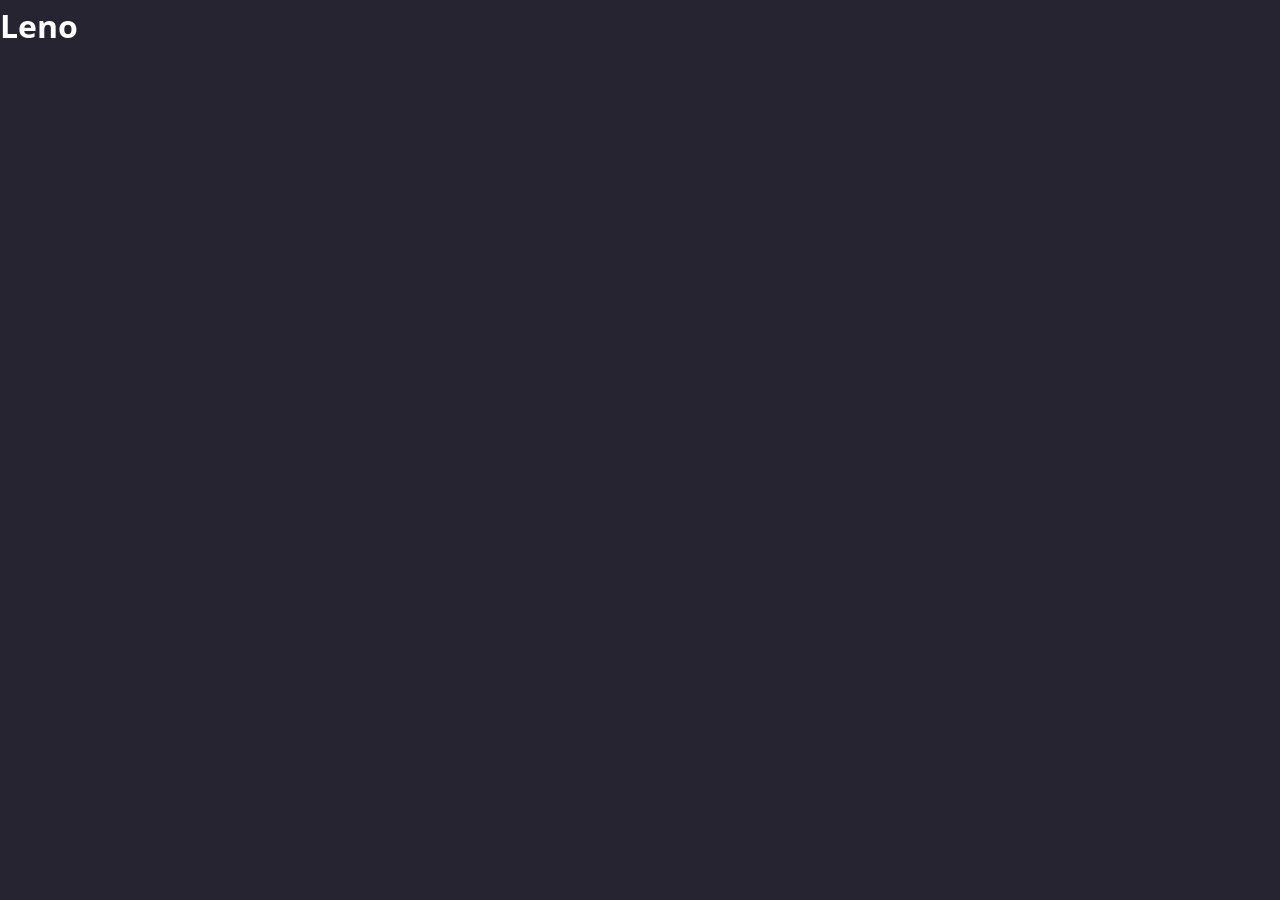
==== index.html @ 10c8de2a "Initial commit" ====
<!doctype html>
<html lang="en">
  <head>
    <meta charset="UTF-8" />
    <meta name="viewport" content="width=device-width, initial-scale=1.0" />
    <link rel="preconnect" href="https://fonts.googleapis.com" />
    <link rel="preconnect" href="https://fonts.gstatic.com" crossorigin />
    <link
      href="https://fonts.googleapis.com/css2?family=Open+Sans:ital,wght@0,300..800;1,300..800&display=swap"
      rel="stylesheet"
    />
    <link
      rel="stylesheet"
      href="https://cdnjs.cloudflare.com/ajax/libs/font-awesome/6.5.2/css/all.min.css"
      integrity="sha512-SnH5WK+bZxgPHs44uWIX+LLJAJ9/2PkPKZ5QiAj6Ta86w+fsb2TkcmfRyVX3pBnMFcV7oQPJkl9QevSCWr3W6A=="
      crossorigin="anonymous"
      referrerpolicy="no-referrer"
    />
    <link rel="stylesheet" href="./css/styles.css" />
    <link rel="icon" href="./images/favicon.png" />
    <title>Leno App | Health & Productivity</title>
  </head>
  <body>
    <h1>Leno</h1>
    <script src="./js/script.js"></script>
  </body>
</html>
---- css/styles.css ----
*,
*:before,
*:after {
  margin: 0;
  padding: 0;
  box-sizing: border-box;
}

:root {
  --primary-color: #08c0dd;
  --secondary-color: #262431;
  --tertiary-color: #2f2c3d;
}

html,
body {
  font-family: "Open Sans", sans-serif;
  background: var(--secondary-color);
  color: #fff;
  line-height: 1.6;
  scroll-behavior: smooth;
}

a {
  color: #fff;
  text-decoration: none;
}

ul {
  list-style: none;
}

img {
  max-width: 100%;
}

.container {
  max-width: 1100px;
  margin: 0 auto;
}
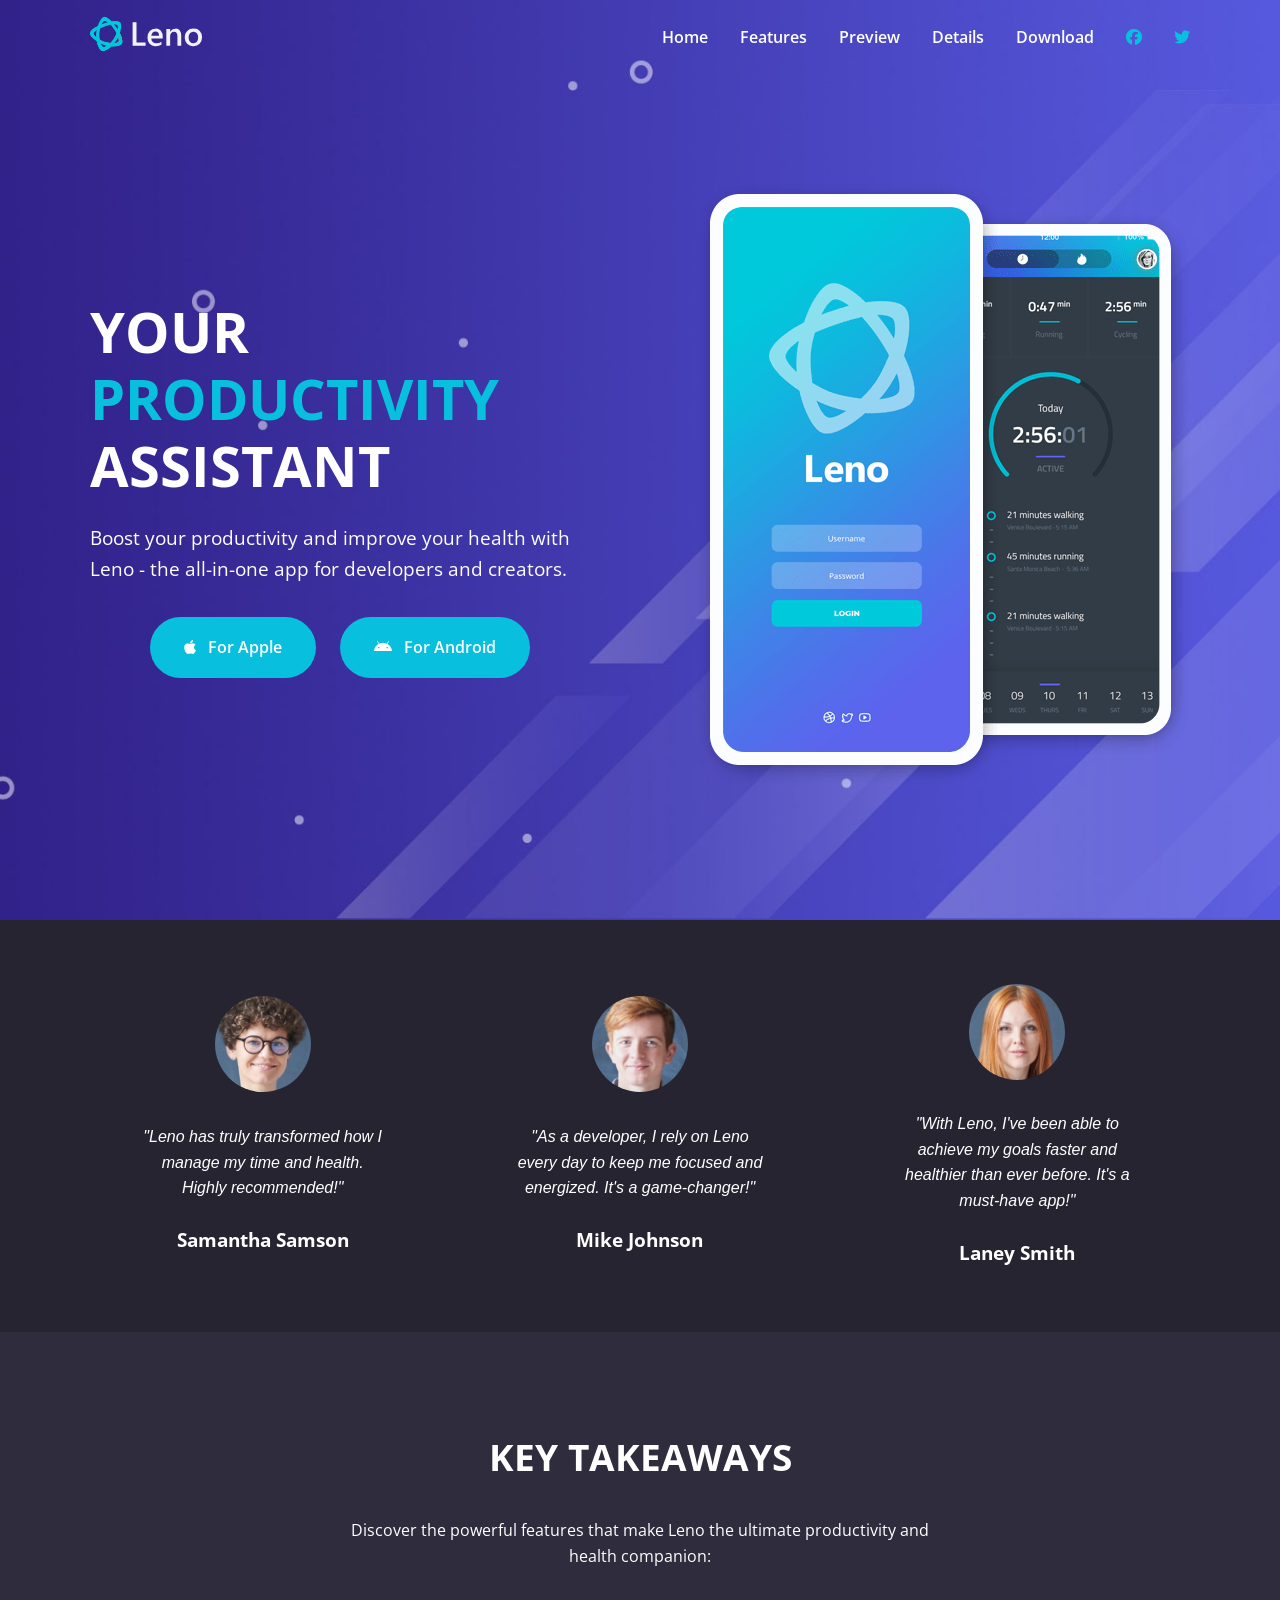
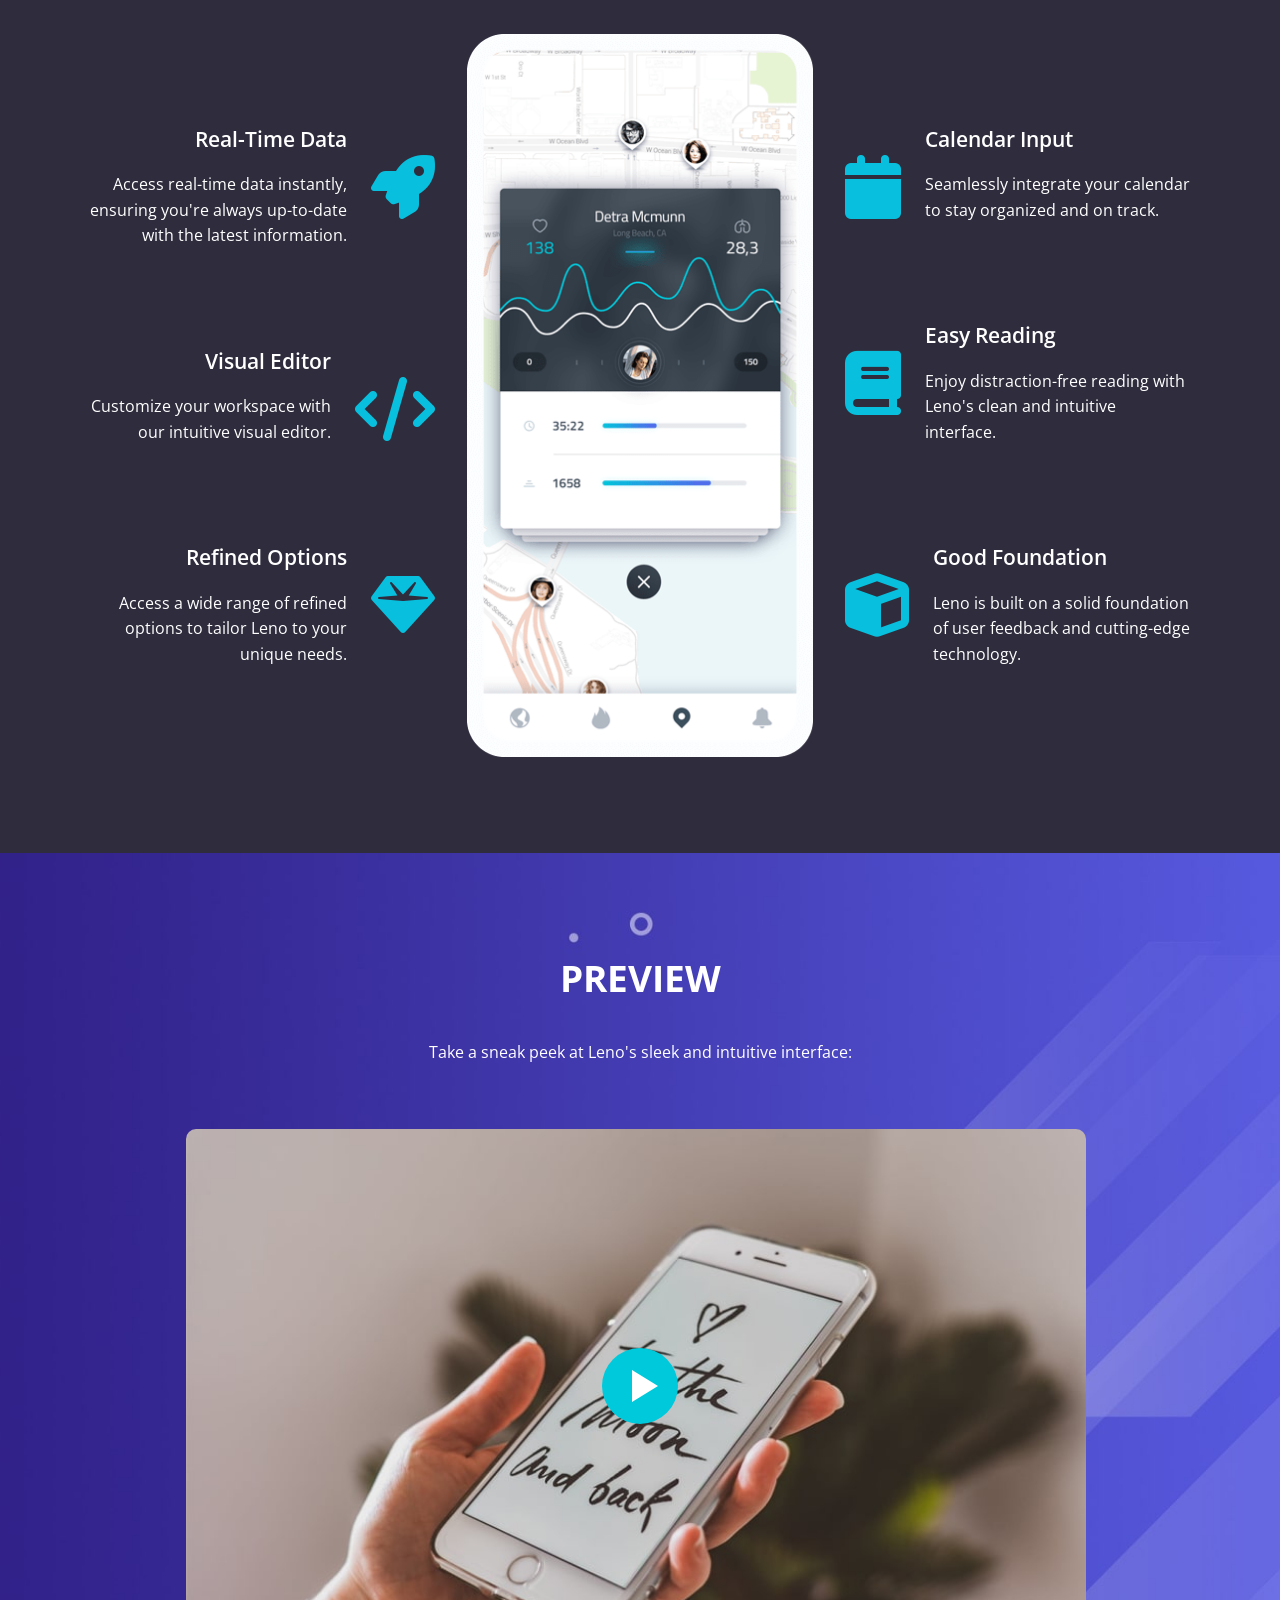
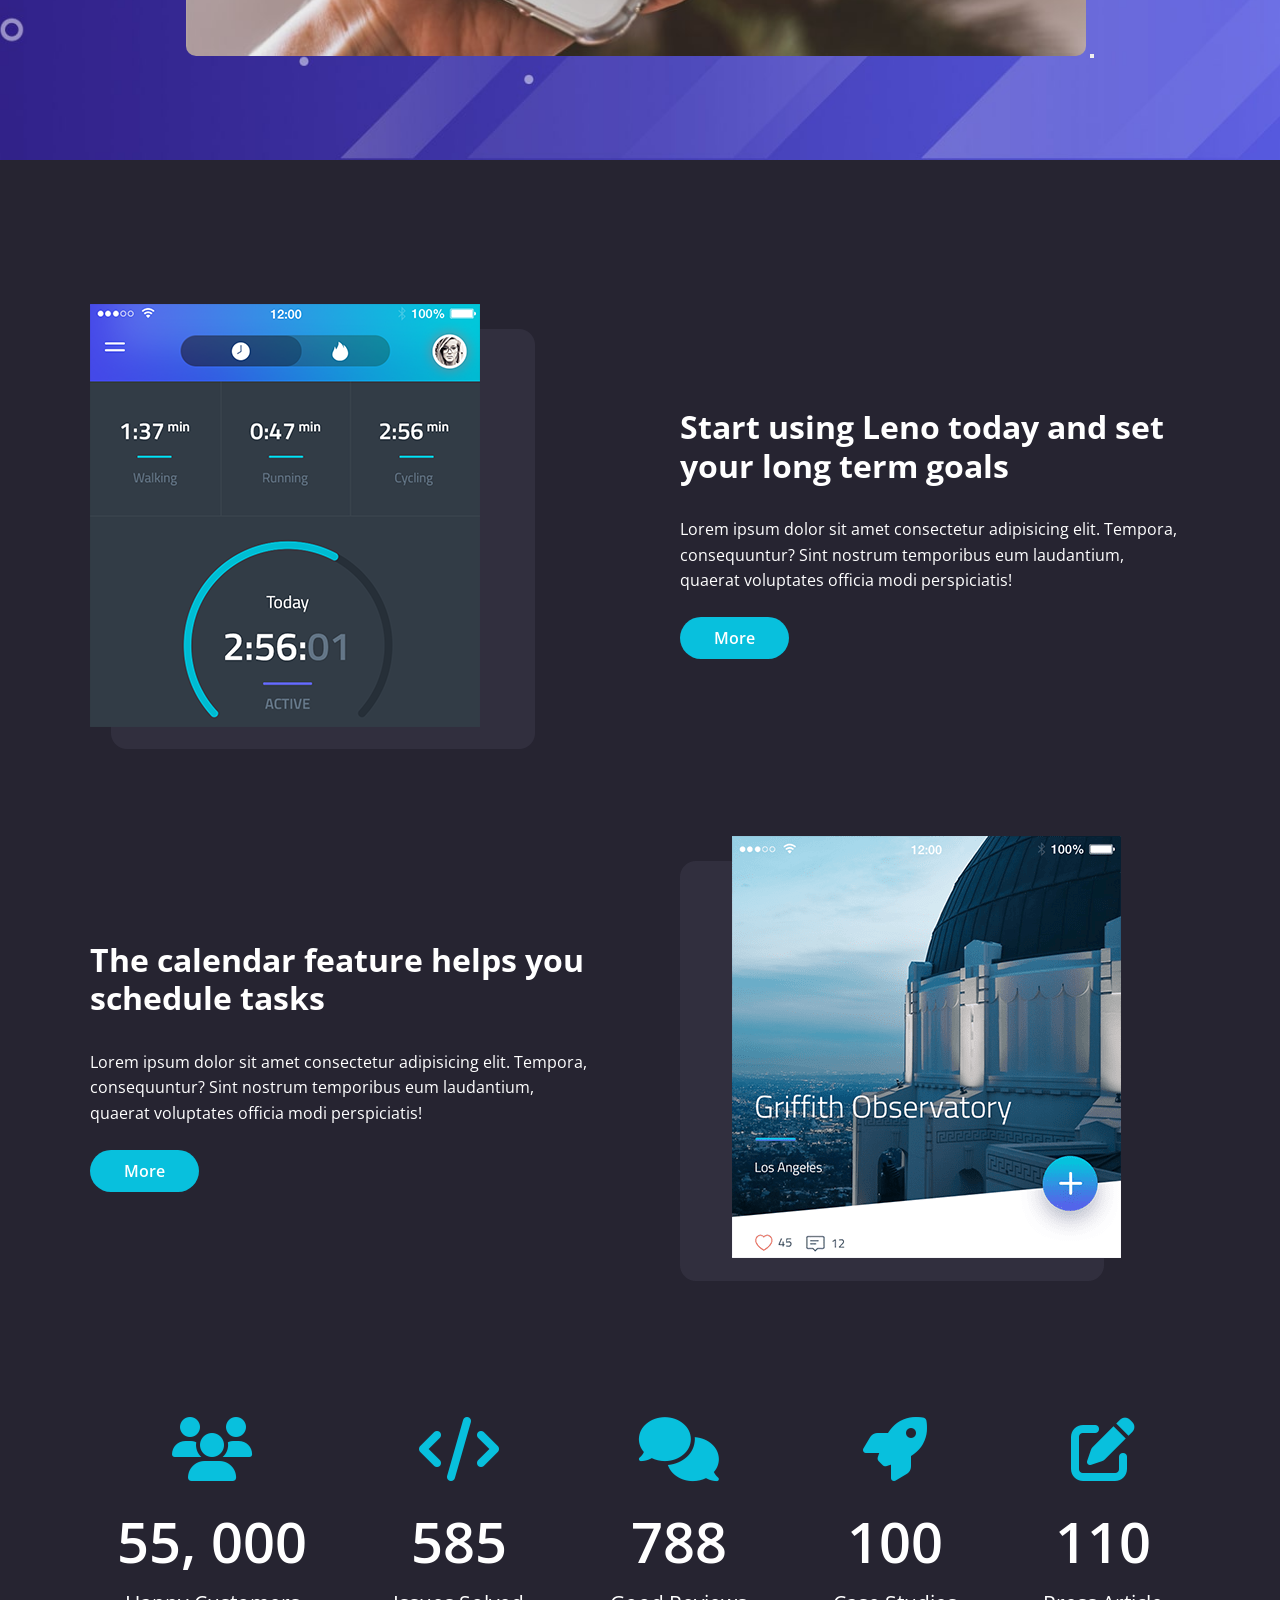
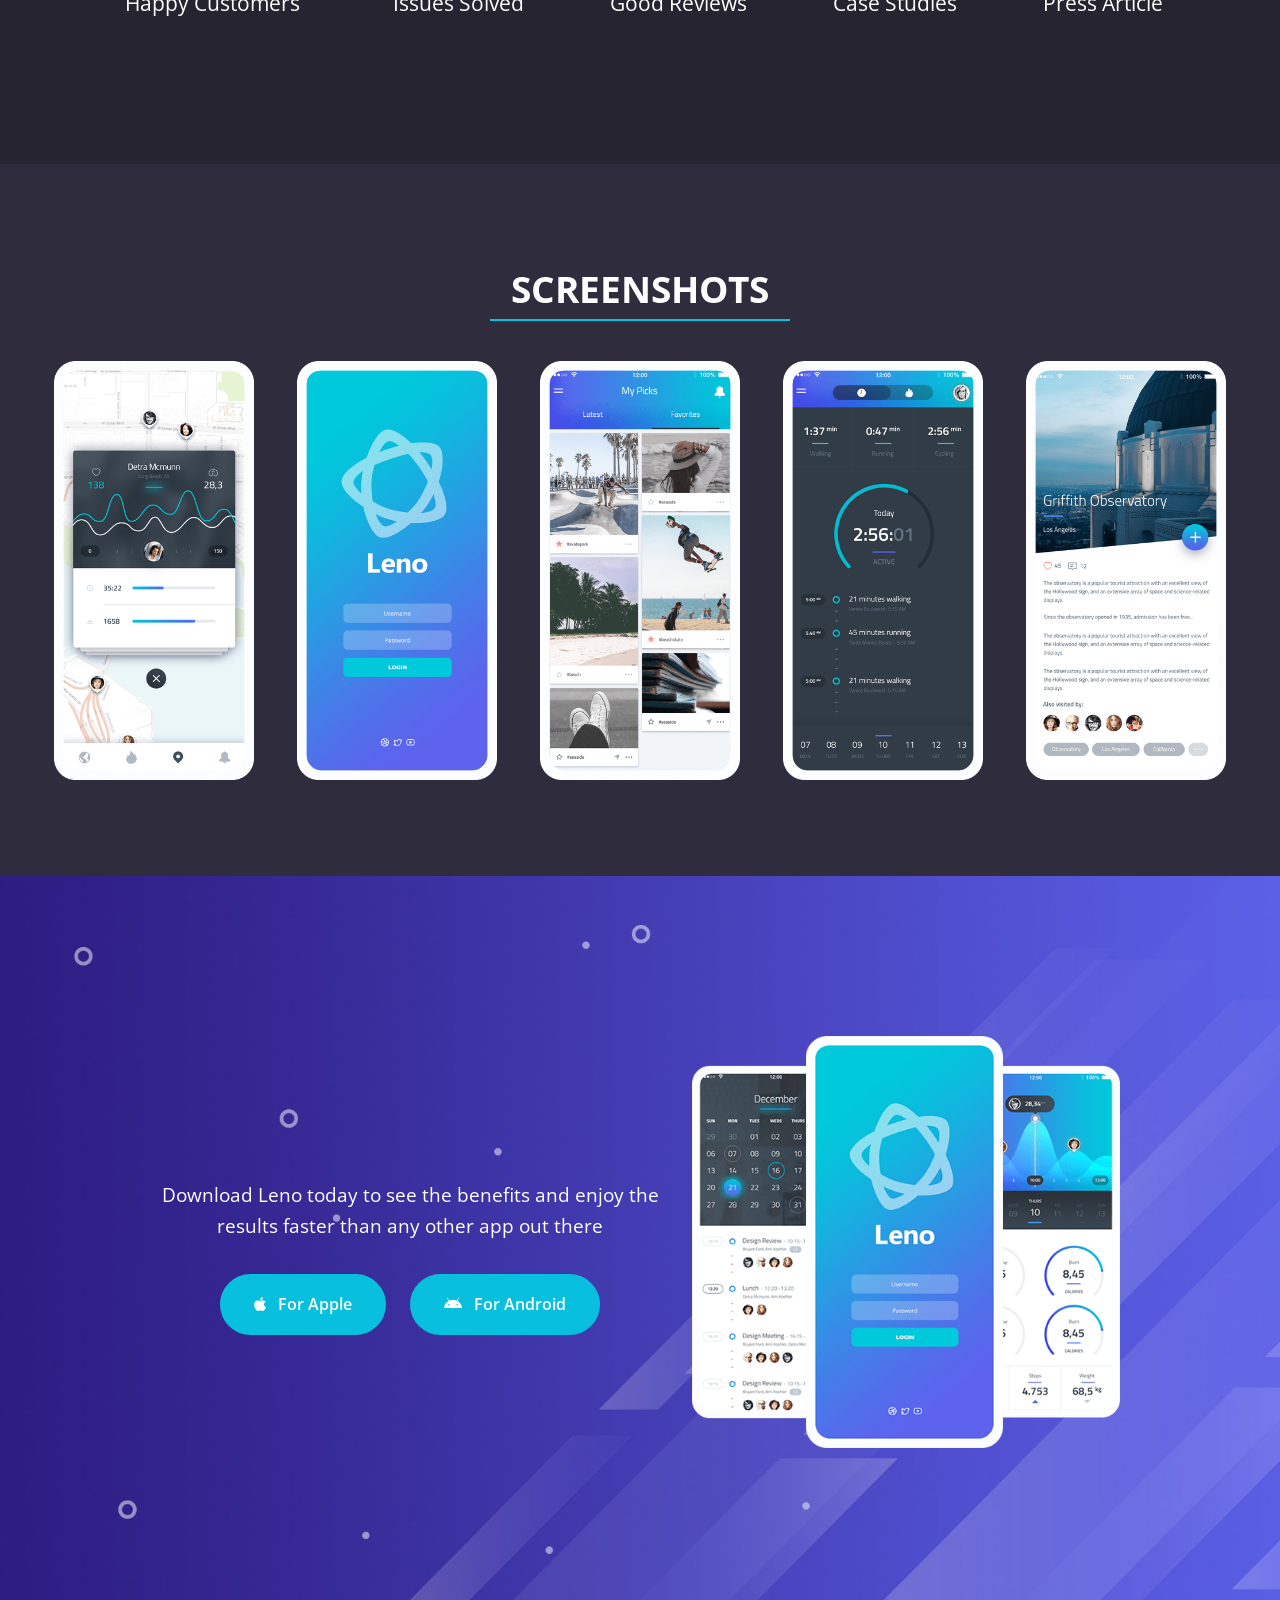
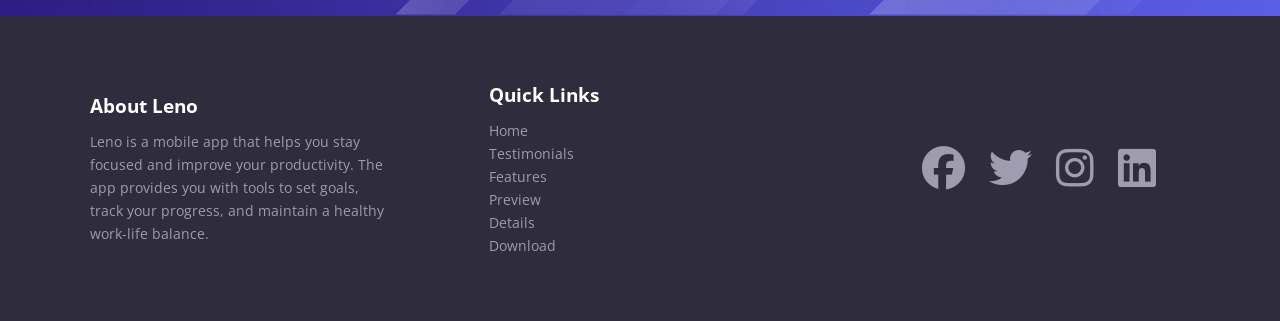
==== commit a464db84: "Final commit" ====
--- a/index.html
+++ b/index.html
@@ -21,7 +21,477 @@
     <title>Leno App | Health & Productivity</title>
   </head>
   <body>
-    <h1>Leno</h1>
+    <navbar class="navbar">
+      <div class="navbar__container container">
+        <div class="navbar__logo">
+          <img src="./images/logo.svg" alt="Leno" />
+        </div>
+        <div class="navbar__menu">
+          <ul class="navbar__menu-list">
+            <li class="navbar__manu-item">
+              <a href="index.html" class="navbar__menu-link">Home</a>
+            </li>
+            <li class="navbar__manu-item">
+              <a href="index.html#feature" class="navbar__menu-link"
+                >Features</a
+              >
+            </li>
+            <li class="navbar__manu-item">
+              <a href="index.html#preview" class="navbar__menu-link">Preview</a>
+            </li>
+            <li class="navbar__manu-item">
+              <a href="index.html#details" class="navbar__menu-link">Details</a>
+            </li>
+            <li class="navbar__manu-item">
+              <a href="index.html#download" class="navbar__menu-link"
+                >Download</a
+              >
+            </li>
+            <li class="navbar__manu-item">
+              <a href="#" class="navbar__menu-link--primary">
+                <i class="fa-brands fa-facebook"></i>
+              </a>
+            </li>
+            <li class="navbar__manu-item">
+              <a href="#" class="navbar__menu-link--primary">
+                <i class="fa-brands fa-twitter"></i>
+              </a>
+            </li>
+          </ul>
+        </div>
+
+        <!-- Mobile Menu & Hamburger Icon -->
+        <div class="navbar__mobile-menu">
+          <div class="navbar__mobile-menu-toggle">
+            <i class="fas fa-bars fa-2x"></i>
+          </div>
+          <!-- Mobile Menu Items -->
+          <div class="navbar__mobile-menu-items">
+            <ul class="navbar__mobile-menu-list">
+              <li class="navbar__mobile-manu-item">
+                <a href="index.html" class="navbar__mobile-menu-link">Home</a>
+              </li>
+              <li class="navbar__mobile-manu-item">
+                <a href="index.html#feature" class="navbar__mobile-menu-link"
+                  >Features</a
+                >
+              </li>
+              <li class="navbar__mobile-manu-item">
+                <a href="index.html#preview" class="navbar__mobile-menu-link"
+                  >Preview</a
+                >
+              </li>
+              <li class="navbar__mobile-manu-item">
+                <a href="index.html#details" class="navbar__mobile-menu-link"
+                  >Details</a
+                >
+              </li>
+              <li class="navbar__mobile-manu-item">
+                <a href="index.html#download" class="navbar__mobile-menu-link"
+                  >Download</a
+                >
+              </li>
+              <li class="navbar__mobile-manu-item">
+                <a href="#" class="navbar__mobile-menu-link--primary">
+                  <i class="fa-brands fa-facebook"></i>
+                </a>
+              </li>
+              <li class="navbar__mobile-manu-item">
+                <a href="#" class="navbar__mobile-menu-link--primary">
+                  <i class="fa-brands fa-twitter"></i>
+                </a>
+              </li>
+            </ul>
+          </div>
+        </div>
+      </div>
+    </navbar>
+
+    <!-- Hero section -->
+    <header class="hero">
+      <div class="hero__container container">
+        <div class="hero__content">
+          <h1 class="hero__title">
+            Your
+            <span class="hero__title--primary">productivity</span> assistant
+          </h1>
+          <p class="hero__description">
+            Boost your productivity and improve your health with Leno - the
+            all-in-one app for developers and creators.
+          </p>
+          <div class="hero__buttons">
+            <a href="#download" class="hero__button btn">
+              <i class="fa-brands fa-apple"></i> For Apple
+            </a>
+            <a href="#download" class="hero__button btn">
+              <i class="fa-brands fa-android"></i> For Android
+            </a>
+          </div>
+        </div>
+        <div class="hero__image">
+          <img src="./images/header-smartphones.png" alt="" />
+        </div>
+      </div>
+    </header>
+
+    <!-- Testimonials -->
+    <section class="testimonials" id="testimonials">
+      <div class="testimonials__container container">
+        <div class="testimonials__card">
+          <div class="testimonials__image">
+            <img src="./images/testimonial-1.jpg" alt="Testimonial 1" />
+          </div>
+          <div class="testimonials__card--content">
+            <p class="testimonials__card-text">
+              "Leno has truly transformed how I manage my time and health.
+              Highly recommended!"
+            </p>
+            <h3 class="testimonials__card-title">Samantha Samson</h3>
+          </div>
+        </div>
+        <div class="testimonials__card">
+          <div class="testimonials__image">
+            <img src="./images/testimonial-2.jpg" alt="Testimonial 2" />
+          </div>
+          <div class="testimonials__card--content">
+            <p class="testimonials__card-text">
+              "As a developer, I rely on Leno every day to keep me focused and
+              energized. It's a game-changer!"
+            </p>
+            <h3 class="testimonials__card-title">Mike Johnson</h3>
+          </div>
+        </div>
+        <div class="testimonials__card">
+          <div class="testimonials__image">
+            <img src="./images/testimonial-3.jpg" alt="Testimonial 3" />
+          </div>
+          <div class="testimonials__card--content">
+            <p class="testimonials__card-text">
+              "With Leno, I've been able to achieve my goals faster and
+              healthier than ever before. It's a must-have app!"
+            </p>
+            <h3 class="testimonials__card-title">Laney Smith</h3>
+          </div>
+        </div>
+      </div>
+    </section>
+
+    <!-- Features -->
+    <section class="features" id="features">
+      <div class="features__container container">
+        <div class="features__content">
+          <h2 class="features__title">Key Takeaways</h2>
+          <p class="features__description">
+            Discover the powerful features that make Leno the ultimate
+            productivity and health companion:
+          </p>
+          <div class="features__grid">
+            <!-- Grid Column 1 -->
+            <div class="features__grid-column features__grid-column-left">
+              <!-- Grid Item 1 -->
+              <div class="features__grid-item">
+                <div class="features__grid-item-text">
+                  <h4 class="features__grid-item-text-title">Real-Time Data</h4>
+                  <p class="features__grid-item-text-description">
+                    Access real-time data instantly, ensuring you're always
+                    up-to-date with the latest information.
+                  </p>
+                </div>
+                <div class="features__grid-item-icon">
+                  <i class="fas fa-rocket fa-4x"></i>
+                </div>
+              </div>
+              <!-- Grid Item 2 -->
+              <div class="features__grid-item">
+                <div class="features__grid-item-text">
+                  <h4 class="features__grid-item-text-title">Visual Editor</h4>
+                  <p class="features__grid-item-text-description">
+                    Customize your workspace with our intuitive visual editor.
+                  </p>
+                </div>
+                <div class="features__grid-item-icon">
+                  <i class="fas fa-code fa-4x"></i>
+                </div>
+              </div>
+              <!-- Grid Item 3 -->
+              <div class="features__grid-item">
+                <div class="features__grid-item-text">
+                  <h4 class="features__grid-item-text-title">
+                    Refined Options
+                  </h4>
+                  <p class="features__grid-item-text-description">
+                    Access a wide range of refined options to tailor Leno to
+                    your unique needs.
+                  </p>
+                </div>
+                <div class="features__grid-item-icon">
+                  <i class="fas fa-gem fa-4x"></i>
+                </div>
+              </div>
+            </div>
+
+            <!-- Grid Column 2 -->
+            <div class="features__grid-column features__grid-column-center">
+              <img src="./images/features-smartphone-1.png" alt="" />
+            </div>
+
+            <!-- Grid Column 3 -->
+            <div class="features__grid-column features__grid-column-right">
+              <!-- Grid Item 1 -->
+              <div class="features__grid-item">
+                <div class="features__grid-item-text">
+                  <h4 class="features__grid-item-text-title">Calendar Input</h4>
+                  <p class="features__grid-item-text-description">
+                    Seamlessly integrate your calendar to stay organized and on
+                    track.
+                  </p>
+                </div>
+                <div class="features__grid-item-icon">
+                  <i class="fas fa-calendar fa-4x"></i>
+                </div>
+              </div>
+              <!-- Grid Item 2 -->
+              <div class="features__grid-item">
+                <div class="features__grid-item-text">
+                  <h4 class="features__grid-item-text-title">Easy Reading</h4>
+                  <p class="features__grid-item-text-description">
+                    Enjoy distraction-free reading with Leno's clean and
+                    intuitive interface.
+                  </p>
+                </div>
+                <div class="features__grid-item-icon">
+                  <i class="fas fa-book fa-4x"></i>
+                </div>
+              </div>
+              <!-- Grid Item 3 -->
+              <div class="features__grid-item">
+                <div class="features__grid-item-text">
+                  <h4 class="features__grid-item-text-title">
+                    Good Foundation
+                  </h4>
+                  <p class="features__grid-item-text-description">
+                    Leno is built on a solid foundation of user feedback and
+                    cutting-edge technology.
+                  </p>
+                </div>
+                <div class="features__grid-item-icon">
+                  <i class="fas fa-cube fa-4x"></i>
+                </div>
+              </div>
+            </div>
+          </div>
+        </div>
+      </div>
+    </section>
+
+    <!-- Modal -->
+    <div class="modal" id="videoModal">
+      <div class="modal__content">
+        <span class="modal__close-button">&times;</span
+        ><iframe
+          src=""
+          frameborder="0"
+          id="videoPlayer"
+          width="560"
+          height="315"
+          frameborder="0"
+          allowfullscreen
+        ></iframe>
+      </div>
+    </div>
+
+    <!-- Preview -->
+    <section class="preview" id="preview">
+      <div class="preview__container container">
+        <div class="preview__content">
+          <h2 class="preview__title">Preview</h2>
+          <p class="preview__description">
+            Take a sneak peek at Leno's sleek and intuitive interface:
+          </p>
+          <div class="preview__image-container">
+            <div class="preview__video-wrapper">
+              <img src="./images/video-frame.jpg" alt="preview" />
+              <button class="preview__video-button">
+                <span class="preview__video-play-button"><span></span> </span>
+              </button>
+            </div>
+          </div>
+        </div>
+      </div>
+    </section>
+
+    <!-- Details -->
+    <section class="details" id="details">
+      <div class="details__container container">
+        <div class="details__grid">
+          <!-- Grid Item 1 -->
+          <div class="details__grid-image">
+            <img src="./images/details-1.png" alt="Leno App" />
+          </div>
+          <!-- Grid Item 2 -->
+          <div class="details__grid-content">
+            <h3 class="details__grid-heading">
+              Start using Leno today and set your long term goals
+            </h3>
+            <p class="details__grid-description">
+              Lorem ipsum dolor sit amet consectetur adipisicing elit. Tempora,
+              consequuntur? Sint nostrum temporibus eum laudantium, quaerat
+              voluptates officia modi perspiciatis!
+            </p>
+            <a href="details.html" class="details__grid-button btn">More</a>
+          </div>
+          <!-- Grid Item 3 -->
+          <div class="details__grid-content">
+            <h3 class="details__grid-heading">
+              The calendar feature helps you schedule tasks
+            </h3>
+            <p class="details__grid-description">
+              Lorem ipsum dolor sit amet consectetur adipisicing elit. Tempora,
+              consequuntur? Sint nostrum temporibus eum laudantium, quaerat
+              voluptates officia modi perspiciatis!
+            </p>
+            <a href="details.html" class="details__grid-button btn">More</a>
+          </div>
+          <!-- Grid Item 4 -->
+          <div class="details__grid-image">
+            <img src="./images/details-2.png" alt="Leno App" />
+          </div>
+        </div>
+
+        <!-- Icons -->
+        <div class="details__icons">
+          <div class="details__icons-item">
+            <i class="fas fa-users fa-4x"></i>
+            <div class="details__icons-amount">55, 000</div>
+            <h4 class="details__icons-title">Happy Customers</h4>
+          </div>
+          <div class="details__icons-item">
+            <i class="fas fa-code fa-4x"></i>
+            <div class="details__icons-amount">585</div>
+            <h4 class="details__icons-title">Issues Solved</h4>
+          </div>
+          <div class="details__icons-item">
+            <i class="fas fa-comments fa-4x"></i>
+            <div class="details__icons-amount">788</div>
+            <h4 class="details__icons-title">Good Reviews</h4>
+          </div>
+          <div class="details__icons-item">
+            <i class="fas fa-rocket fa-4x"></i>
+            <div class="details__icons-amount">100</div>
+            <h4 class="details__icons-title">Case Studies</h4>
+          </div>
+          <div class="details__icons-item">
+            <i class="fas fa-edit fa-4x"></i>
+            <div class="details__icons-amount">110</div>
+            <h4 class="details__icons-title">Press Article</h4>
+          </div>
+        </div>
+      </div>
+    </section>
+
+    <!-- Screenshots -->
+    <section class="screenshots" id="screenshots">
+      <div class="screenshots__container container">
+        <div class="screenshots__content">
+          <h2 class="screenshots__title">Screenshots</h2>
+          <div class="screenshots__images">
+            <img src="./images/screenshot-1.png" alt="Screenshot" />
+            <img src="./images/screenshot-2.png" alt="Screenshot" />
+            <img src="./images/screenshot-3.png" alt="Screenshot" />
+            <img src="./images/screenshot-4.png" alt="Screenshot" />
+            <img src="./images/screenshot-5.png" alt="Screenshot" />
+          </div>
+        </div>
+      </div>
+    </section>
+
+    <!-- Download -->
+    <section class="download" id="download">
+      <div class="download__container container">
+        <div class="download__content">
+          <p class="download__description">
+            Download Leno today to see the benefits and enjoy the results faster
+            than any other app out there
+          </p>
+          <div class="download__buttons">
+            <a href="details.html" class="download__button btn">
+              <i class="fa-brands fa-apple"></i> For Apple
+            </a>
+            <a href="details.html" class="download__button btn">
+              <i class="fa-brands fa-android"></i> For Android
+            </a>
+          </div>
+        </div>
+        <div class="download__image">
+          <img src="./images/download.png" alt="" />
+        </div>
+      </div>
+    </section>
+
+    <!-- Footer -->
+
+    <footer class="footer">
+      <div class="footer__container container">
+        <div class="footer__about">
+          <h4 class="footer__title">About Leno</h4>
+          <p class="footer__description">
+            Leno is a mobile app that helps you stay focused and improve your
+            productivity. The app provides you with tools to set goals, track
+            your progress, and maintain a healthy work-life balance.
+          </p>
+        </div>
+
+        <div class="footer__links">
+          <h4 class="footer__title">Quick Links</h4>
+          <ul class="footer__links-list">
+            <li class="footer__links-item">
+              <a href="index.html" class="footer__links-link"> Home </a>
+            </li>
+            <li class="footer__links-item">
+              <a href="index.html#testimonials" class="footer__links-link">
+                Testimonials
+              </a>
+            </li>
+            <li class="footer__links-item">
+              <a href="index.html#features" class="footer__links-link">
+                Features
+              </a>
+            </li>
+            <li class="footer__links-item">
+              <a href="index.html#preview" class="footer__links-link">
+                Preview
+              </a>
+            </li>
+            <li class="footer__links-item">
+              <a href="index.html#details" class="footer__links-link">
+                Details
+              </a>
+            </li>
+            <li class="footer__links-item">
+              <a href="index.html#download" class="footer__links-link">
+                Download
+              </a>
+            </li>
+          </ul>
+        </div>
+
+        <div class="footer__social">
+          <a href="#" class="footer__social-link">
+            <i class="fa-brands fa-facebook fa-3x"></i>
+          </a>
+          <a href="#" class="footer__social-link">
+            <i class="fa-brands fa-twitter fa-3x"></i>
+          </a>
+          <a href="#" class="footer__social-link">
+            <i class="fa-brands fa-instagram fa-3x"></i>
+          </a>
+          <a href="#" class="footer__social-link">
+            <i class="fa-brands fa-linkedin fa-3x"></i>
+          </a>
+        </div>
+      </div>
+    </footer>
+
     <script src="./js/script.js"></script>
   </body>
 </html>
--- a/css/styles.css
+++ b/css/styles.css
@@ -38,3 +38,832 @@
   max-width: 1100px;
   margin: 0 auto;
 }
+
+.btn {
+  padding: 0.5rem 2rem;
+  background-color: var(--primary-color);
+  border: 2px solid transparent;
+  color: #fff;
+  font-weight: 600;
+  border-radius: 500px;
+  transition: background-color 0.3s ease;
+}
+
+.btn:hover {
+  background-color: var(--secondary-color);
+  border-color: var(--primary-color);
+}
+
+/* Navbar */
+.navbar {
+  padding: 1rem 2rem;
+  position: fixed;
+  top: 0;
+  right: 0;
+  left: 0;
+  z-index: 1000;
+  background-color: transparent;
+  transition: background-color 0.3s ease-in-out;
+}
+
+.navbar.navbar--scroll {
+  background-color: rgba(38, 36, 49, 0.8);
+  backdrop-filter: blur(10px);
+}
+
+.navbar__container {
+  display: flex;
+  justify-content: space-between;
+  align-items: center;
+}
+
+.navbar__logo img {
+  width: 112px;
+  height: 36px;
+}
+
+.navbar__menu-list {
+  display: flex;
+  align-items: center;
+  gap: 2rem;
+  font-weight: 600;
+}
+
+.navbar__menu-link:hover,
+.navbar__mobile-menu-link:hover {
+  color: var(--primary-color);
+}
+
+.navbar__menu-link--primary,
+.navbar__mobile-menu-link--primary {
+  color: var(--primary-color);
+}
+
+.navbar__menu-link--primary:hover,
+.navbar__mobile-menu-link--primary:hover {
+  color: #fff;
+}
+
+/* Mobile Menu */
+.navbar__mobile-menu {
+  display: none;
+  cursor: pointer;
+}
+
+.navbar__mobile-menu-items {
+  position: absolute;
+  top: 100%;
+  left: 0;
+  width: 100%;
+  background: var(--secondary-color);
+  opacity: 0.95;
+  padding: 3rem 2rem;
+  text-align: center;
+  box-shadow: 0 2px 5px rgba(255, 255, 255, 0.1);
+  border-top: 1px solid rgba(255, 255, 255, 0.1);
+  transition: transform 0.3s ease-in-out;
+}
+
+.navbar__mobile-menu-list {
+  display: flex;
+  flex-direction: column;
+  gap: 2rem;
+  font-size: 1.2rem;
+}
+
+.navbar__mobile-menu-items {
+  transform: translateX(100%);
+}
+
+.navbar__mobile-menu-items.active {
+  transform: translateX(0);
+}
+
+/* Hero  */
+.hero {
+  background: #000 url("../images/header-background.jpg") center center/cover
+    no-repeat;
+  padding: 11.5rem 2rem 8rem;
+}
+
+.hero__container {
+  display: flex;
+  justify-content: space-between;
+  align-items: center;
+  gap: 2rem;
+}
+
+.hero__content {
+  max-width: 500px;
+}
+
+.hero__title {
+  font-size: 3.5rem;
+  text-transform: uppercase;
+  font-weight: 700;
+  line-height: 1.2;
+}
+
+.hero__title--primary {
+  color: var(--primary-color);
+}
+
+.hero__description {
+  margin-top: 1.5rem;
+  font-size: 1.2rem;
+  line-height: 1.6;
+}
+
+.hero__image img {
+  max-width: 500;
+}
+
+.hero__buttons {
+  display: flex;
+  align-items: center;
+  justify-content: center;
+  gap: 1.5rem;
+  margin-top: 2rem;
+}
+
+.hero__button {
+  padding: 1rem 2rem;
+}
+
+.hero__button i {
+  margin-right: 0.5rem;
+}
+
+/* Testimonials */
+.testimonials {
+  padding: 4rem 2rem;
+  text-align: center;
+}
+
+.testimonials__container {
+  display: grid;
+  grid-template-columns: repeat(3, 1fr);
+  gap: 2rem;
+  align-items: center;
+  justify-content: center;
+}
+
+.testimonials__card {
+  padding: 0 3rem;
+}
+
+.testimonials__image img {
+  width: 96px;
+  height: 96px;
+  border-radius: 50%;
+  margin-right: auto;
+  margin-left: auto;
+  margin-bottom: 1.5rem;
+}
+
+.testimonials__card-text {
+  font-style: italic;
+  margin-bottom: 1.5rem;
+}
+
+/* Features */
+.features {
+  background-color: var(--tertiary-color);
+  padding: 6rem 2rem;
+}
+
+.features__container {
+  text-align: center;
+}
+
+.features__title {
+  font-size: 2.3rem;
+  margin-bottom: 2rem;
+  text-transform: uppercase;
+}
+
+.features__description {
+  max-width: 600px;
+  margin: 1rem auto 4rem;
+}
+
+.features__grid {
+  display: grid;
+  grid-template-columns: repeat(3, 1fr);
+  gap: 2rem;
+}
+
+.features__grid-column {
+  display: flex;
+  flex-direction: column;
+  align-items: center;
+  justify-content: center;
+  gap: 6rem;
+}
+
+.features__grid-item {
+  display: flex;
+  align-items: start;
+  justify-content: start;
+  text-align: right;
+  gap: 1.5rem;
+}
+
+.features__grid-item-text-title {
+  font-size: 1.3rem;
+  font-weight: 600;
+  margin-bottom: 1rem;
+}
+
+.features__grid-item-icon {
+  margin-top: 2rem;
+}
+
+.features__grid-item-icon i {
+  color: var(--primary-color);
+}
+
+.features__grid-column-right .features__grid-item {
+  flex-direction: row-reverse;
+  text-align: left;
+}
+
+/* Preview */
+.preview {
+  background: url("../images/video-background.jpg") center center/cover
+    no-repeat;
+}
+
+.preview__container {
+  padding: 6rem 2rem;
+  text-align: center;
+}
+
+.preview__title {
+  font-size: 2.3rem;
+  margin-bottom: 2rem;
+  text-transform: uppercase;
+}
+
+.preview__description {
+  max-width: 600px;
+  margin: 1rem auto 4rem;
+}
+
+.preview__video-wrapper {
+  position: relative;
+}
+
+.preview__video-wrapper img {
+  width: 100%;
+  max-width: 900px;
+  border-radius: 10px;
+}
+
+/* Play Button Container */
+.preview__video-play-button {
+  position: absolute;
+  top: 48%;
+  left: 50%;
+  transform: translateX(-50%) translateY(-50%);
+  z-index: 10;
+  display: block;
+  box-sizing: content-box;
+  width: 2rem;
+  height: 2.75rem;
+  border-radius: 50%;
+  cursor: pointer;
+  padding: 1.25rem 1.25rem 1.25rem 1.75rem;
+}
+
+/* Play Button Circle */
+.preview__video-play-button::after {
+  content: "";
+  position: absolute;
+  top: 48%;
+  left: 50%;
+  transform: translateX(-50%) translateY(-50%);
+  z-index: 1;
+  background: #00c9db;
+  height: 4.375rem;
+  width: 4.375rem;
+  border-radius: 50%;
+  display: block;
+  transition: all 200ms;
+}
+
+/* Play Button Triangle */
+.preview__video-play-button span {
+  position: relative;
+  display: block;
+  z-index: 3;
+  top: 0.375rem;
+  left: 0.25rem;
+  width: 0;
+  height: 0;
+  border-left: 1.625rem solid #fff;
+  border-top: 1rem solid transparent;
+  border-bottom: 1rem solid transparent;
+}
+
+/* Play Button Animation */
+.preview__video-play-button::before {
+  content: "";
+  position: absolute;
+  top: 50%;
+  left: 50%;
+  transform: translateX(-50%) translateY(-50%);
+  z-index: 0;
+  display: block;
+  width: 4.75rem;
+  height: 4.75rem;
+  background: #00c9db;
+  border-radius: 50%;
+  animation: pulse-border 1500ms ease-out infinite;
+}
+
+/* Modal */
+.modal {
+  display: none;
+  position: fixed;
+  z-index: 999;
+  left: 0;
+  top: 0;
+  width: 100%;
+  height: 100%;
+  overflow: auto;
+  background-color: rgba(0, 0, 0, 0.5);
+}
+
+.modal__content {
+  background-color: rgba(0, 0, 0, 0.5);
+  margin: 10% auto;
+  padding: 20px;
+  border: 1px solid #888;
+  border-radius: 10px;
+  max-width: 600px;
+  position: relative;
+}
+
+.modal__close-button {
+  position: absolute;
+  top: 10px;
+  right: 20px;
+  font-size: 40px;
+  cursor: pointer;
+}
+
+/* Details */
+.details {
+  padding: 9rem 2rem;
+}
+
+.details__grid {
+  display: grid;
+  grid-template-columns: repeat(2, 1fr);
+  gap: 5rem;
+  align-items: center;
+  justify-content: center;
+}
+
+.details__grid-content {
+  max-width: 500px;
+  width: 100%;
+}
+
+.details__grid-heading {
+  font-size: 2rem;
+  margin-bottom: 2rem;
+  line-height: 1.2;
+}
+
+.details__grid-description {
+  line-height: 1.6;
+  margin-bottom: 2rem;
+}
+
+/* Details Icons */
+.details__icons {
+  display: flex;
+  flex-wrap: wrap;
+  margin-top: 8rem;
+  gap: 2rem;
+  justify-content: space-around;
+  text-align: center;
+}
+
+.details__icons i {
+  color: var(--primary-color);
+  margin-bottom: 1rem;
+}
+
+.details__icons-amount {
+  font-size: 3.5rem;
+  font-weight: 600;
+}
+
+.details__icons-title {
+  font-size: 1.3rem;
+  font-weight: 400;
+}
+
+.screenshots__title {
+  font-size: 2.3rem;
+  text-transform: uppercase;
+  border-bottom: 2px solid var(--primary-color);
+  width: 300px;
+  margin: 0 auto 2.5rem;
+}
+
+.screenshots__images {
+  display: flex;
+  justify-content: space-between;
+  gap: 1rem;
+  flex-wrap: wrap;
+}
+
+.screenshots__images img {
+  width: 100%;
+  max-width: 200px;
+  margin: 0 auto;
+}
+
+/* Screenshots */
+.screenshots {
+  padding: 6rem 2rem;
+  background: var(--tertiary-color);
+  text-align: center;
+}
+
+.screenshots__container {
+  max-width: 1200px;
+}
+
+/* Download */
+.download {
+  background: #000 url("../images/download-background.jpg") center center/cover
+    no-repeat;
+  padding: 10rem;
+  text-align: center;
+}
+
+.download__container {
+  display: flex;
+  justify-content: space-between;
+  align-items: center;
+  gap: 2rem;
+}
+
+.download__content {
+  max-width: 500px;
+}
+
+.download__description {
+  font-size: 1.2rem;
+  margin-top: 1.5rem;
+  line-height: 1.6;
+  text-align: center;
+}
+
+.download__image img {
+  width: 100%;
+  max-width: 500px;
+}
+
+.download__buttons {
+  display: flex;
+  align-items: center;
+  justify-content: center;
+  gap: 1.5rem;
+  margin-top: 2rem;
+}
+
+.download__button {
+  padding: 1rem 2rem;
+}
+
+.download__button i {
+  margin-right: 0.5rem;
+}
+
+/* Footer */
+.footer {
+  background: var(--tertiary-color);
+  color: #9f9caf;
+  padding: 4rem 2rem;
+  font-size: 0.9rem;
+}
+
+.footer__links-link,
+.footer__social-link {
+  color: #9f9caf;
+}
+
+.footer__links-link:hover,
+.footer__social-link:hover {
+  color: #fff;
+}
+
+.footer__container {
+  display: grid;
+  grid-template-columns: repeat(3, 1fr);
+  justify-content: space-between;
+  align-items: center;
+  gap: 6rem;
+}
+
+.footer__title {
+  font-size: 1.2rem;
+  color: #fff;
+  margin-bottom: 0.5rem;
+}
+
+.footer__social {
+  display: flex;
+  gap: 1.5rem;
+  justify-content: center;
+}
+
+/* Inner Header */
+.inner-header {
+  background: #000 url("../images/header-background.jpg") center center/cover
+    no-repeat;
+  padding: 10rem 2rem 6rem;
+}
+
+/* Pricing */
+.pricing {
+  background: var(--tertiary-color);
+  padding: 4rem 2rem 6rem;
+}
+
+.pricing__title {
+  font-size: 2.3rem;
+  margin-bottom: 2rem;
+  text-transform: uppercase;
+  text-align: center;
+}
+
+.pricing__cards {
+  display: flex;
+  justify-content: space-between;
+  align-items: center;
+  text-align: center;
+  gap: 2rem;
+}
+
+.pricing__card-box {
+  background: rgba(255, 255, 255, 0.1);
+  padding: 2.5rem;
+  border-radius: 30px;
+  margin-bottom: 2rem;
+}
+
+.pricing__card-title {
+  font-size: 1.4rem;
+  text-transform: uppercase;
+}
+
+.pricing__card-price {
+  font-size: 3rem;
+  color: var(--primary-color);
+  font-weight: 700;
+  margin-bottom: 1rem;
+}
+
+.pricing__card-list {
+  text-align: left;
+  line-height: 2.5rem;
+  font-weight: 300;
+}
+
+.pricing__card-item i {
+  color: var(--primary-color);
+  margin-right: 0.5rem;
+}
+
+/* Pricing Notes */
+.pricing-notes {
+  padding: 3rem 2rem;
+  color: #9f9caf;
+  text-align: center;
+}
+
+/* Details Features */
+.details-features {
+  background: var(--tertiary-color);
+  padding: 4rem 2rem;
+}
+
+.details-features__title {
+  font-size: 2.3rem;
+  margin-bottom: 2rem;
+  text-transform: uppercase;
+  text-align: center;
+}
+
+.details-features__list-item {
+  display: flex;
+  gap: 1.5rem;
+  align-items: center;
+  margin-bottom: 3.5rem;
+  background: rgba(255, 255, 255, 0.1);
+  padding: 1.5rem;
+  border-radius: 20px;
+}
+
+.details-features__list-item i {
+  color: var(--primary-color);
+}
+
+.details-features__list-title {
+  font-size: 1.5rem;
+  font-weight: 600;
+  margin-bottom: 0.5rem;
+}
+
+@keyframes pulse-border {
+  0% {
+    transform: translateX(-50%) translateY(-50%) scale(1);
+    opacity: 1;
+  }
+
+  100% {
+    transform: translateX(-50%) translateY(-50%) scale(1.5);
+    opacity: 0;
+  }
+}
+
+/* Media Queries */
+@media (max-width: 992px) {
+  /* Hero */
+  .hero {
+    padding: 10rem;
+    text-align: center;
+  }
+
+  .hero__container {
+    flex-direction: column;
+  }
+
+  .hero__title {
+    font-size: 2.3rem;
+  }
+
+  .hero__buttons {
+    flex-direction: column;
+    gap: 1rem;
+  }
+
+  .hero__button {
+    width: 100%;
+  }
+
+  .hero__image img {
+    max-width: 350px;
+  }
+
+  /* Testimonials */
+  .testimonials__container {
+    grid-template-columns: repeat(2, 1fr);
+  }
+
+  .testimonials__card {
+    padding: 0 1.5rem;
+  }
+
+  .testimonials__card:nth-child(3) {
+    display: none;
+  }
+
+  /* Features */
+  .features__grid {
+    grid-template-columns: 1fr;
+  }
+
+  .features__grid-column-left,
+  .features__grid-column-right {
+    order: 2;
+    margin-bottom: 2rem;
+  }
+
+  .features__grid-column-center {
+    order: 1;
+    margin-bottom: 3rem;
+  }
+
+  .features__grid-item,
+  .features__grid-column-right .features__grid-item {
+    text-align: center;
+    flex-direction: column-reverse;
+    max-width: 400px;
+  }
+
+  .features__grid-item-icon {
+    margin: 0 auto;
+  }
+
+  .features__grid-column-center img {
+    max-width: 300px;
+  }
+
+  /* Details */
+  .details__grid {
+    grid-template-columns: 1fr;
+    text-align: center;
+  }
+
+  .details__grid-image img {
+    width: 100%;
+    max-width: 400px;
+  }
+
+  .details__grid-content {
+    width: 100%;
+    max-width: 400px;
+    margin: 0 auto;
+  }
+
+  .details__icons {
+    flex-direction: column;
+    gap: 2rem;
+    margin-top: 4rem;
+  }
+
+  /* Download */
+  .download {
+    padding-top: 10rem;
+    text-align: center;
+  }
+
+  .download__container {
+    flex-direction: column-reverse;
+  }
+
+  .download__buttons {
+    flex-direction: column;
+  }
+
+  .download__button {
+    width: 100%;
+    padding: 0.7rem;
+  }
+
+  /* Footer */
+  .footer {
+    font-size: 1rem;
+  }
+
+  .footer__container {
+    grid-template-columns: 1fr;
+    text-align: center;
+    gap: 3rem;
+    max-width: 600px;
+  }
+}
+
+@media (max-width: 768px) {
+  /* Navbar */
+  .navbar__menu {
+    display: none;
+  }
+
+  .navbar__mobile-menu {
+    display: block;
+  }
+
+  /* Testimonials */
+  .testimonials__container {
+    grid-template-columns: 1fr;
+  }
+
+  .testimonials__card:nth-child(2) {
+    display: none;
+  }
+
+  /* Video Modal */
+  .model__content {
+    margin: 40% auto;
+    padding: 10px;
+    width: 90%;
+  }
+
+  .modal__content iframe {
+    width: 100%;
+  }
+
+  /* Pricing */
+  .pricing__cards {
+    flex-direction: column;
+  }
+
+  .pricing__card {
+    margin-bottom: 4.5rem;
+  }
+
+  /* Details Features */
+  .details-features__list-item {
+    flex-direction: column;
+    text-align: center;
+  }
+}
